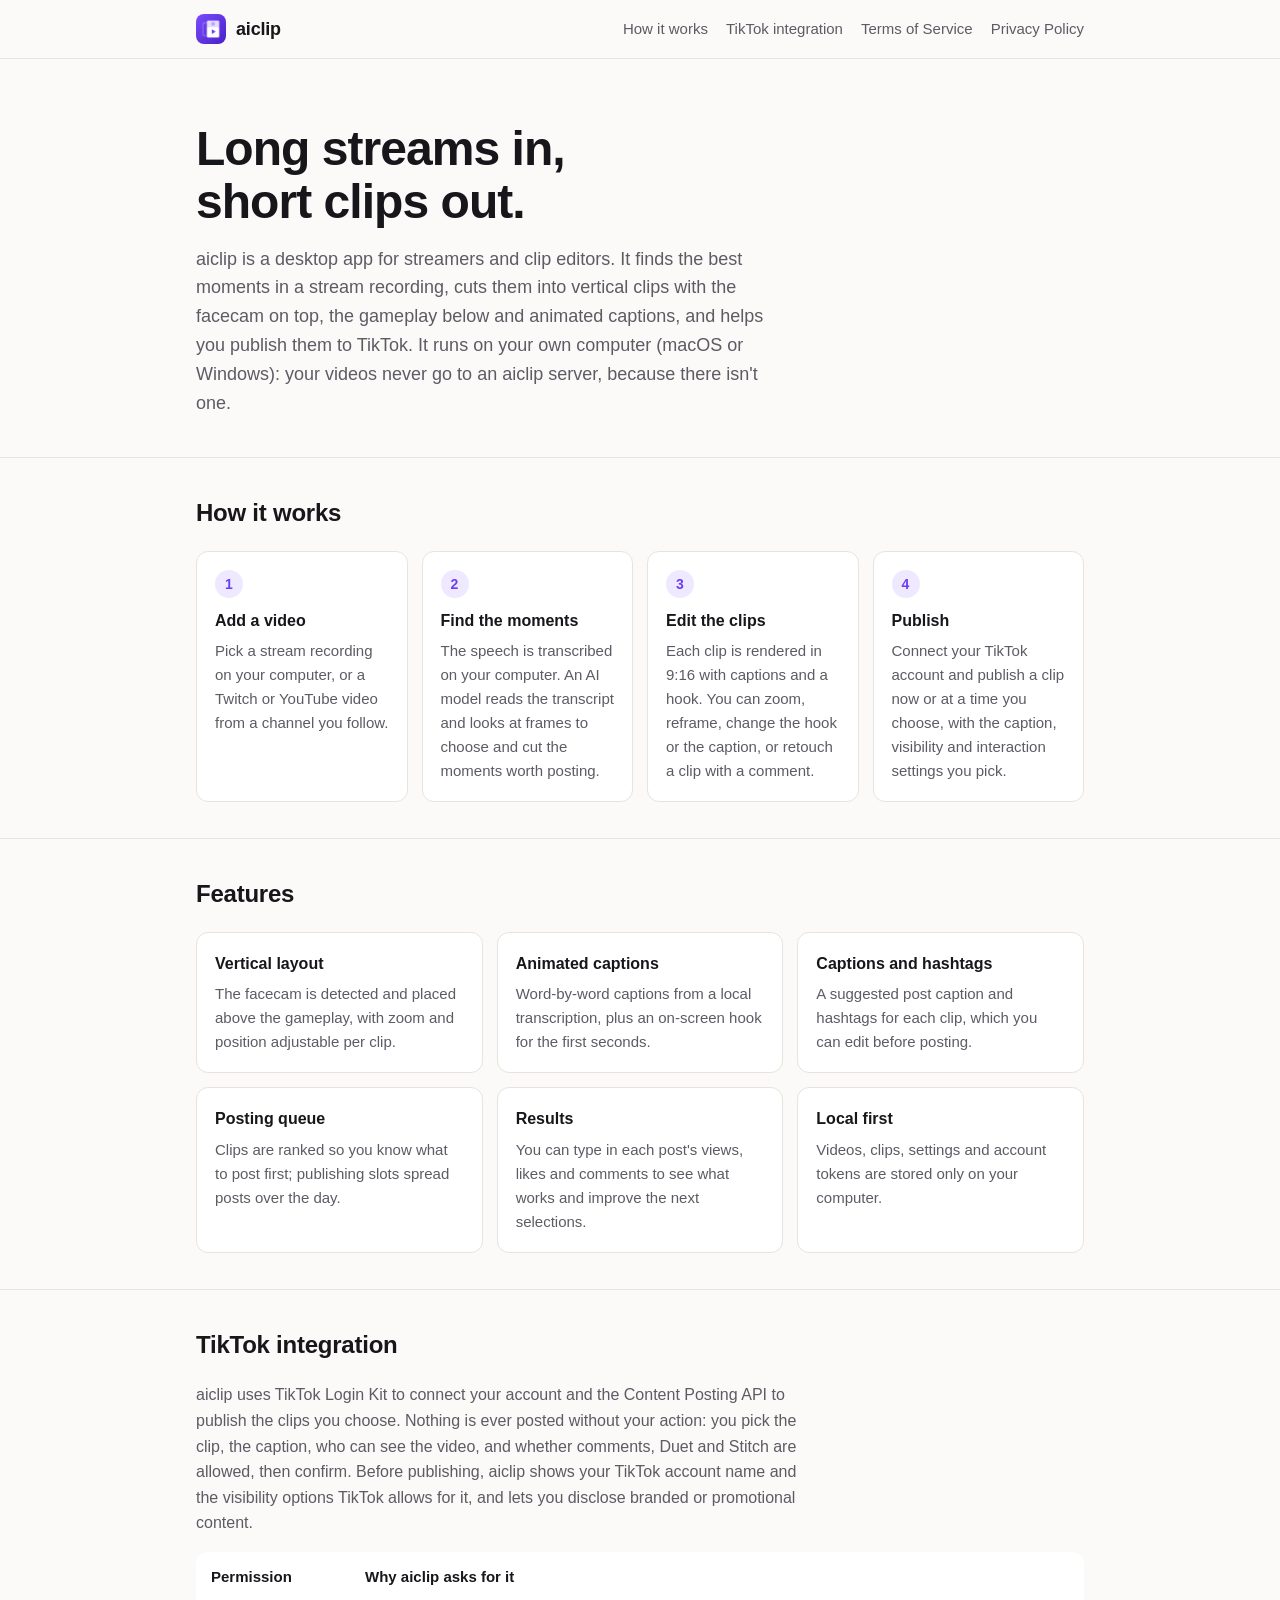
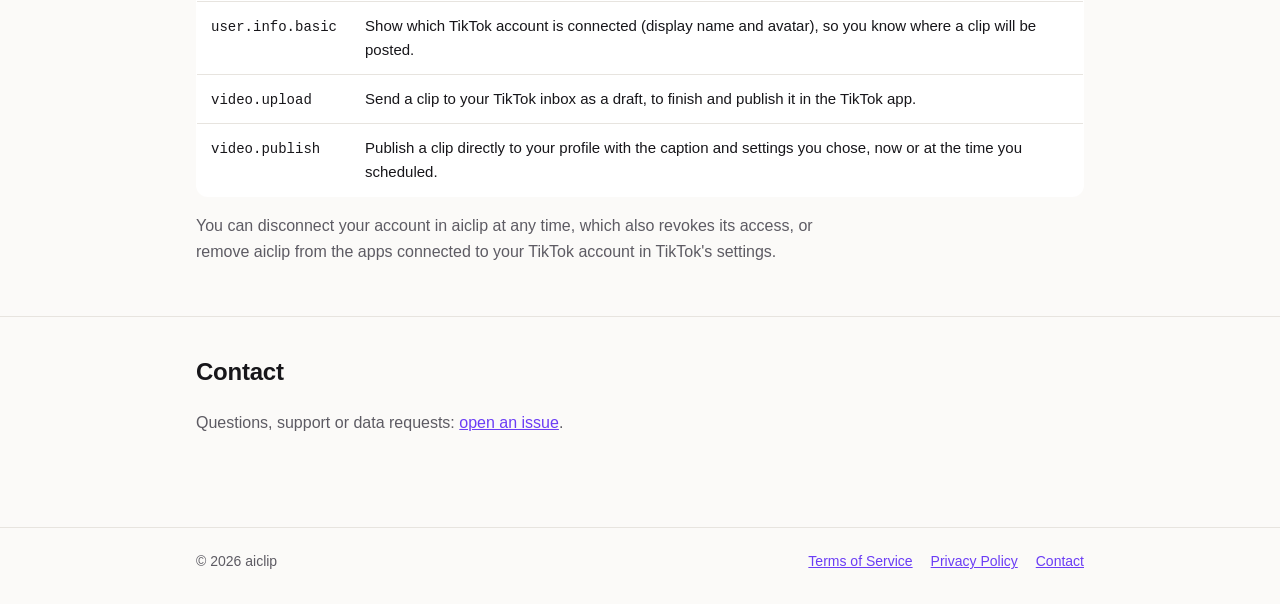
==== index.html @ 2ad78a30 "aiclip website" ====
<!doctype html>
<html lang="en">
<head>
<meta charset="utf-8">
<meta name="viewport" content="width=device-width, initial-scale=1">
<title>aiclip</title>
<meta name="description" content="aiclip is a desktop app that turns long stream recordings into vertical short clips with captions, and publishes them to TikTok when the creator asks.">
<link rel="icon" href="icon.png">
<link rel="stylesheet" href="style.css">
</head>
<body>
<header class="site">
  <div class="wrap">
    <a class="brand" href="./"><img src="icon.png" alt="">aiclip</a>
    <nav class="site">
      <a href="#how">How it works</a>
      <a href="#tiktok">TikTok integration</a>
      <a href="terms.html">Terms of Service</a>
      <a href="privacy.html">Privacy Policy</a>
    </nav>
  </div>
</header>

<main>
  <div class="wrap hero">
    <h1>Long streams in, short clips out.</h1>
    <p>aiclip is a desktop app for streamers and clip editors. It finds the best moments in a stream recording,
      cuts them into vertical clips with the facecam on top, the gameplay below and animated captions, and helps
      you publish them to TikTok. It runs on your own computer (macOS or Windows): your videos never go to an
      aiclip server, because there isn't one.</p>
  </div>

  <section id="how">
    <div class="wrap">
      <h2>How it works</h2>
      <ol class="steps">
        <li><h3>Add a video</h3><p>Pick a stream recording on your computer, or a Twitch or YouTube video from a channel you follow.</p></li>
        <li><h3>Find the moments</h3><p>The speech is transcribed on your computer. An AI model reads the transcript and looks at frames to choose and cut the moments worth posting.</p></li>
        <li><h3>Edit the clips</h3><p>Each clip is rendered in 9:16 with captions and a hook. You can zoom, reframe, change the hook or the caption, or retouch a clip with a comment.</p></li>
        <li><h3>Publish</h3><p>Connect your TikTok account and publish a clip now or at a time you choose, with the caption, visibility and interaction settings you pick.</p></li>
      </ol>
    </div>
  </section>

  <section id="features">
    <div class="wrap">
      <h2>Features</h2>
      <div class="grid">
        <div class="card"><h3>Vertical layout</h3><p>The facecam is detected and placed above the gameplay, with zoom and position adjustable per clip.</p></div>
        <div class="card"><h3>Animated captions</h3><p>Word-by-word captions from a local transcription, plus an on-screen hook for the first seconds.</p></div>
        <div class="card"><h3>Captions and hashtags</h3><p>A suggested post caption and hashtags for each clip, which you can edit before posting.</p></div>
        <div class="card"><h3>Posting queue</h3><p>Clips are ranked so you know what to post first; publishing slots spread posts over the day.</p></div>
        <div class="card"><h3>Results</h3><p>You can type in each post's views, likes and comments to see what works and improve the next selections.</p></div>
        <div class="card"><h3>Local first</h3><p>Videos, clips, settings and account tokens are stored only on your computer.</p></div>
      </div>
    </div>
  </section>

  <section id="tiktok">
    <div class="wrap">
      <h2>TikTok integration</h2>
      <p>aiclip uses TikTok Login Kit to connect your account and the Content Posting API to publish the clips you
        choose. Nothing is ever posted without your action: you pick the clip, the caption, who can see the video,
        and whether comments, Duet and Stitch are allowed, then confirm. Before publishing, aiclip shows your TikTok
        account name and the visibility options TikTok allows for it, and lets you disclose branded or promotional
        content.</p>
      <div class="scroll">
        <table class="scopes">
          <tr><th>Permission</th><th>Why aiclip asks for it</th></tr>
          <tr><td><code>user.info.basic</code></td><td>Show which TikTok account is connected (display name and avatar), so you know where a clip will be posted.</td></tr>
          <tr><td><code>video.upload</code></td><td>Send a clip to your TikTok inbox as a draft, to finish and publish it in the TikTok app.</td></tr>
          <tr><td><code>video.publish</code></td><td>Publish a clip directly to your profile with the caption and settings you chose, now or at the time you scheduled.</td></tr>
        </table>
      </div>
      <p>You can disconnect your account in aiclip at any time, which also revokes its access, or remove aiclip from
        the apps connected to your TikTok account in TikTok's settings.</p>
    </div>
  </section>

  <section id="contact">
    <div class="wrap">
      <h2>Contact</h2>
      <p>Questions, support or data requests: <a href="https://github.com/jettzlgh/jettzlgh.github.io/issues">open an issue</a>.</p>
    </div>
  </section>
</main>

<footer class="site">
  <div class="wrap">
    <span>© 2026 aiclip</span>
    <nav><a href="terms.html">Terms of Service</a><a href="privacy.html">Privacy Policy</a><a href="https://github.com/jettzlgh/jettzlgh.github.io/issues">Contact</a></nav>
  </div>
</footer>
</body>
</html>
---- style.css ----
:root {
  --bg: #fbfaf8;
  --panel: #ffffff;
  --text: #17161a;
  --muted: #5d5b63;
  --line: #e7e4df;
  --accent: #6b3df5;
  --accent-soft: #efe9ff;
}
@media (prefers-color-scheme: dark) {
  :root {
    --bg: #121115;
    --panel: #1b1a20;
    --text: #f2f0f5;
    --muted: #a7a3b0;
    --line: #2c2a33;
    --accent: #a48bff;
    --accent-soft: #261f3d;
  }
}
* { box-sizing: border-box; }
html { -webkit-text-size-adjust: 100%; }
body {
  margin: 0;
  background: var(--bg);
  color: var(--text);
  font: 16px/1.6 -apple-system, BlinkMacSystemFont, "Segoe UI", Inter, Roboto, sans-serif;
}
a { color: var(--accent); }
.wrap { max-width: 920px; margin: 0 auto; padding: 0 16px; }

header.site { border-bottom: 1px solid var(--line); }
header.site .wrap { display: flex; align-items: center; justify-content: space-between; gap: 16px; padding-top: 14px; padding-bottom: 14px; flex-wrap: wrap; }
.brand { display: flex; align-items: center; gap: 10px; color: var(--text); text-decoration: none; font-weight: 700; font-size: 18px; letter-spacing: -.01em; }
.brand img { width: 30px; height: 30px; border-radius: 8px; }
nav.site { display: flex; gap: 18px; flex-wrap: wrap; font-size: 15px; }
nav.site a { color: var(--muted); text-decoration: none; }
nav.site a:hover, nav.site a[aria-current] { color: var(--text); }

.hero { padding: 64px 16px 40px; }
.hero h1 { font-size: clamp(32px, 6vw, 48px); line-height: 1.1; letter-spacing: -.02em; margin: 0 0 16px; max-width: 16ch; }
.hero p { font-size: 18px; color: var(--muted); max-width: 60ch; margin: 0; }

section { padding: 36px 0; border-top: 1px solid var(--line); }
section h2 { font-size: 24px; letter-spacing: -.01em; margin: 0 0 18px; }
section > .wrap > p { color: var(--muted); max-width: 70ch; }

.steps { list-style: none; padding: 0; margin: 0; display: grid; grid-template-columns: repeat(auto-fit, minmax(200px, 1fr)); gap: 14px; counter-reset: step; }
.steps li, .card { background: var(--panel); border: 1px solid var(--line); border-radius: 12px; padding: 18px; }
.steps li { counter-increment: step; }
.steps li::before { content: counter(step); display: inline-grid; place-items: center; width: 28px; height: 28px; border-radius: 50%; background: var(--accent-soft); color: var(--accent); font-weight: 700; font-size: 14px; margin-bottom: 10px; }
.steps h3, .card h3 { margin: 0 0 6px; font-size: 16px; }
.steps p, .card p { margin: 0; color: var(--muted); font-size: 15px; }
.grid { display: grid; grid-template-columns: repeat(auto-fit, minmax(260px, 1fr)); gap: 14px; }

table.scopes { width: 100%; border-collapse: collapse; font-size: 15px; background: var(--panel); border: 1px solid var(--line); border-radius: 12px; overflow: hidden; }
table.scopes th, table.scopes td { text-align: left; padding: 12px 14px; border-bottom: 1px solid var(--line); vertical-align: top; }
table.scopes tr:last-child td { border-bottom: 0; }
table.scopes code { font-size: 14px; }
.scroll { overflow-x: auto; }

.legal { padding: 48px 16px 24px; }
.legal h1 { font-size: 34px; letter-spacing: -.02em; margin: 0 0 6px; }
.legal .updated { color: var(--muted); margin: 0 0 28px; }
.legal h2 { font-size: 20px; margin: 32px 0 8px; }
.legal p, .legal li { max-width: 72ch; }
.legal ul { padding-left: 22px; }

footer.site { border-top: 1px solid var(--line); margin-top: 40px; }
footer.site .wrap { display: flex; justify-content: space-between; gap: 16px; flex-wrap: wrap; padding-top: 22px; padding-bottom: 32px; color: var(--muted); font-size: 14px; }
footer.site nav { display: flex; gap: 18px; flex-wrap: wrap; }
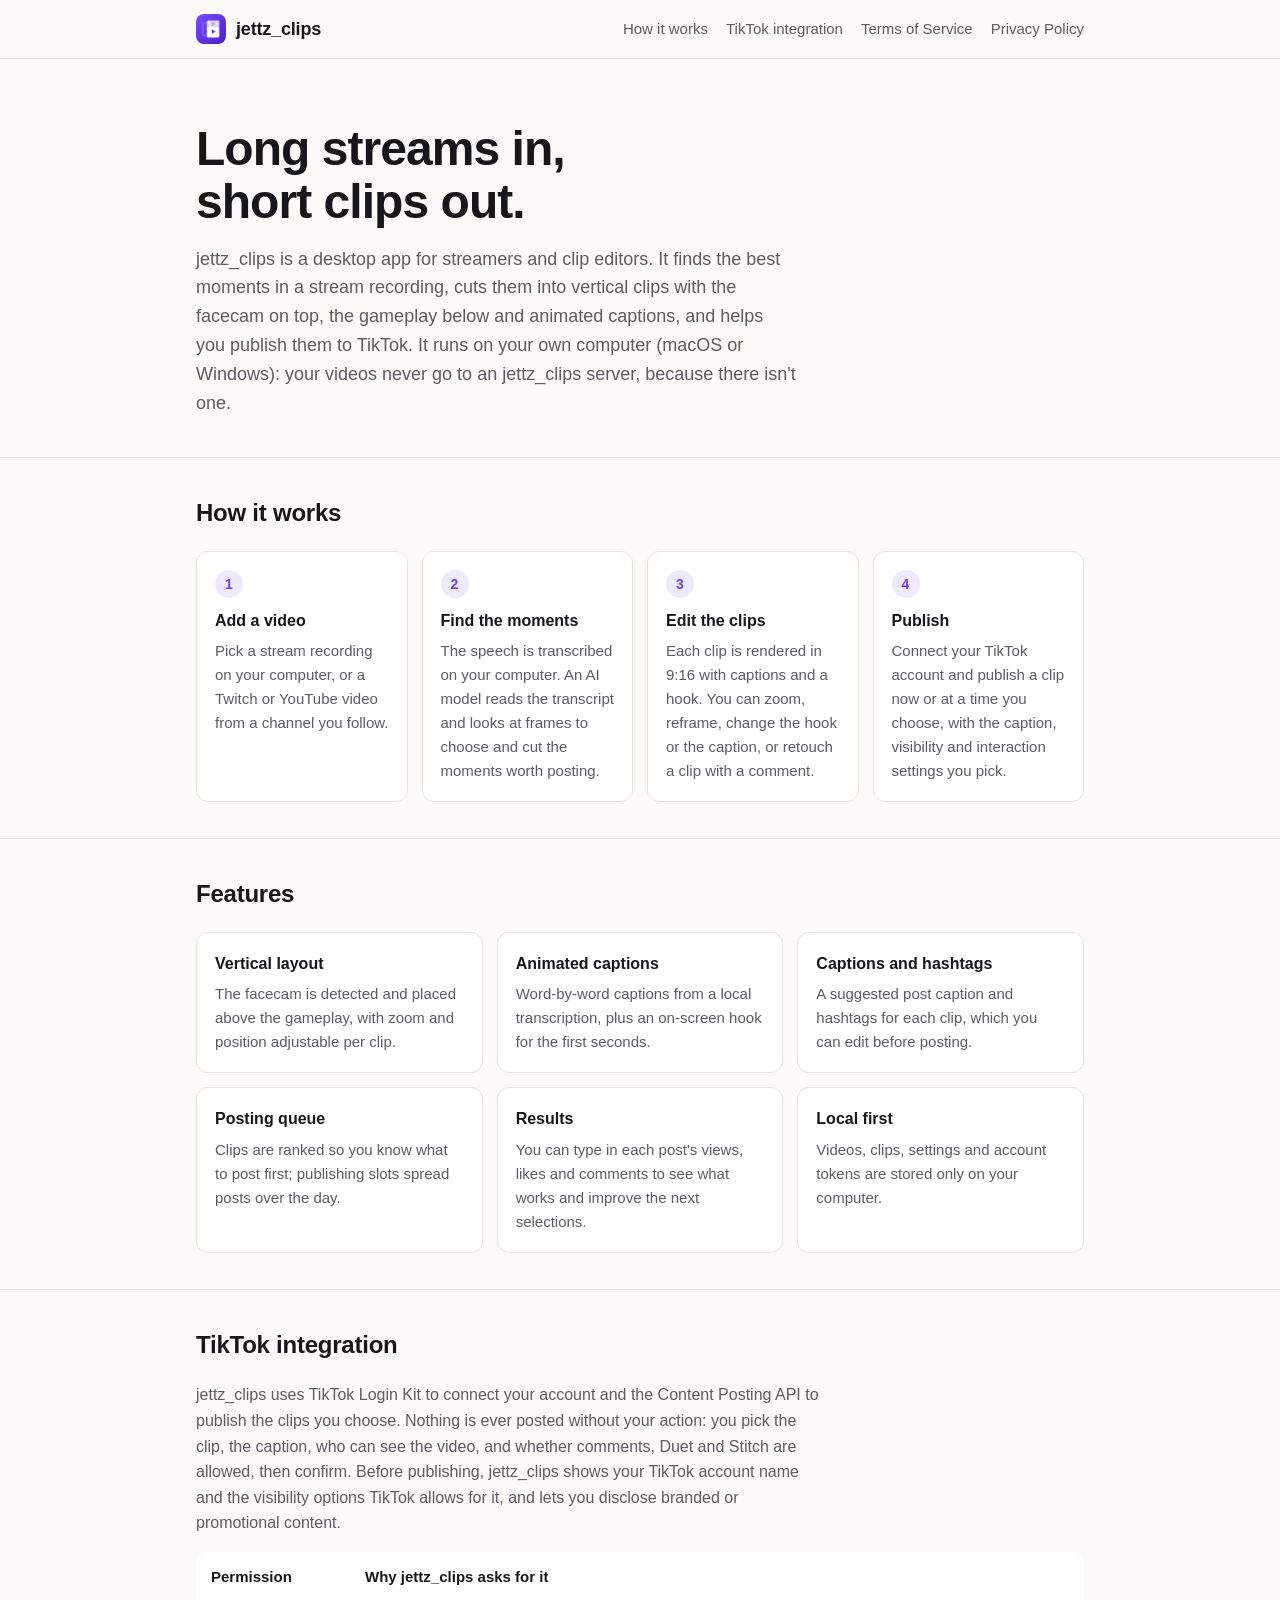
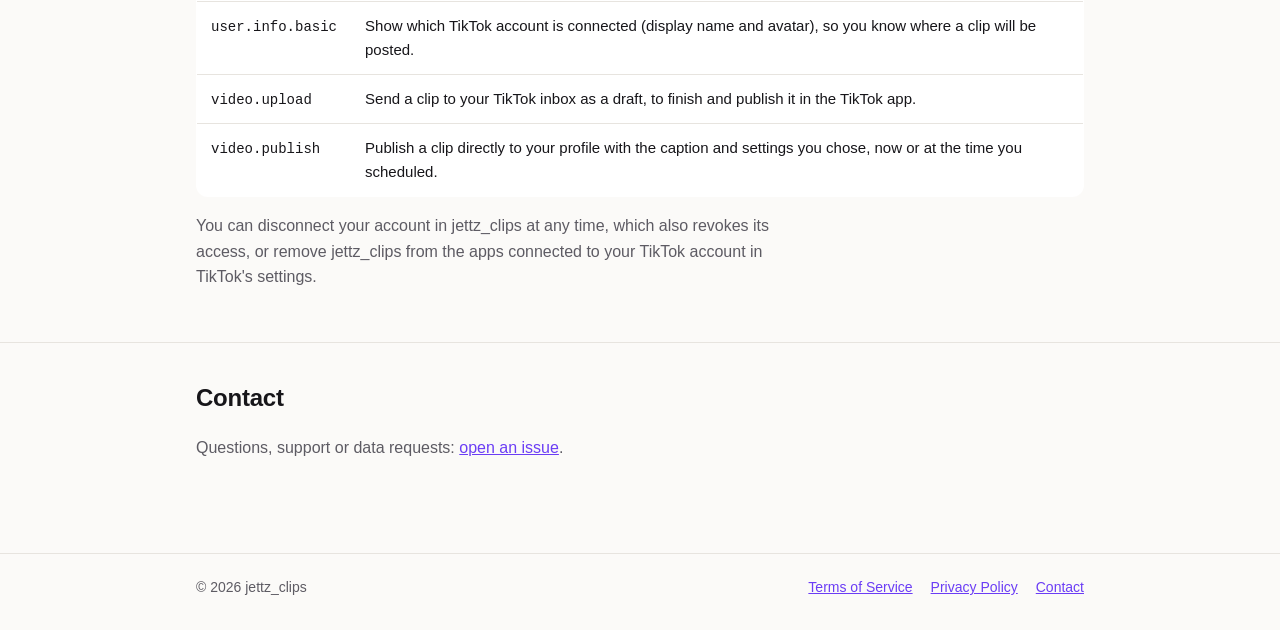
==== commit d9e6c19a: "Name the app jettz_clips, as registered on TikTok Co-Authored-By: Claude Opus 5.5 (1M context) <nore" ====
--- a/index.html
+++ b/index.html
@@ -3,15 +3,15 @@
 <head>
 <meta charset="utf-8">
 <meta name="viewport" content="width=device-width, initial-scale=1">
-<title>aiclip</title>
-<meta name="description" content="aiclip is a desktop app that turns long stream recordings into vertical short clips with captions, and publishes them to TikTok when the creator asks.">
+<title>jettz_clips</title>
+<meta name="description" content="jettz_clips is a desktop app that turns long stream recordings into vertical short clips with captions, and publishes them to TikTok when the creator asks.">
 <link rel="icon" href="icon.png">
 <link rel="stylesheet" href="style.css">
 </head>
 <body>
 <header class="site">
   <div class="wrap">
-    <a class="brand" href="./"><img src="icon.png" alt="">aiclip</a>
+    <a class="brand" href="./"><img src="icon.png" alt="">jettz_clips</a>
     <nav class="site">
       <a href="#how">How it works</a>
       <a href="#tiktok">TikTok integration</a>
@@ -24,10 +24,10 @@
 <main>
   <div class="wrap hero">
     <h1>Long streams in, short clips out.</h1>
-    <p>aiclip is a desktop app for streamers and clip editors. It finds the best moments in a stream recording,
+    <p>jettz_clips is a desktop app for streamers and clip editors. It finds the best moments in a stream recording,
       cuts them into vertical clips with the facecam on top, the gameplay below and animated captions, and helps
       you publish them to TikTok. It runs on your own computer (macOS or Windows): your videos never go to an
-      aiclip server, because there isn't one.</p>
+      jettz_clips server, because there isn't one.</p>
   </div>
 
   <section id="how">
@@ -59,20 +59,20 @@
   <section id="tiktok">
     <div class="wrap">
       <h2>TikTok integration</h2>
-      <p>aiclip uses TikTok Login Kit to connect your account and the Content Posting API to publish the clips you
+      <p>jettz_clips uses TikTok Login Kit to connect your account and the Content Posting API to publish the clips you
         choose. Nothing is ever posted without your action: you pick the clip, the caption, who can see the video,
-        and whether comments, Duet and Stitch are allowed, then confirm. Before publishing, aiclip shows your TikTok
+        and whether comments, Duet and Stitch are allowed, then confirm. Before publishing, jettz_clips shows your TikTok
         account name and the visibility options TikTok allows for it, and lets you disclose branded or promotional
         content.</p>
       <div class="scroll">
         <table class="scopes">
-          <tr><th>Permission</th><th>Why aiclip asks for it</th></tr>
+          <tr><th>Permission</th><th>Why jettz_clips asks for it</th></tr>
           <tr><td><code>user.info.basic</code></td><td>Show which TikTok account is connected (display name and avatar), so you know where a clip will be posted.</td></tr>
           <tr><td><code>video.upload</code></td><td>Send a clip to your TikTok inbox as a draft, to finish and publish it in the TikTok app.</td></tr>
           <tr><td><code>video.publish</code></td><td>Publish a clip directly to your profile with the caption and settings you chose, now or at the time you scheduled.</td></tr>
         </table>
       </div>
-      <p>You can disconnect your account in aiclip at any time, which also revokes its access, or remove aiclip from
+      <p>You can disconnect your account in jettz_clips at any time, which also revokes its access, or remove jettz_clips from
         the apps connected to your TikTok account in TikTok's settings.</p>
     </div>
   </section>
@@ -87,7 +87,7 @@
 
 <footer class="site">
   <div class="wrap">
-    <span>© 2026 aiclip</span>
+    <span>© 2026 jettz_clips</span>
     <nav><a href="terms.html">Terms of Service</a><a href="privacy.html">Privacy Policy</a><a href="https://github.com/jettzlgh/jettzlgh.github.io/issues">Contact</a></nav>
   </div>
 </footer>
